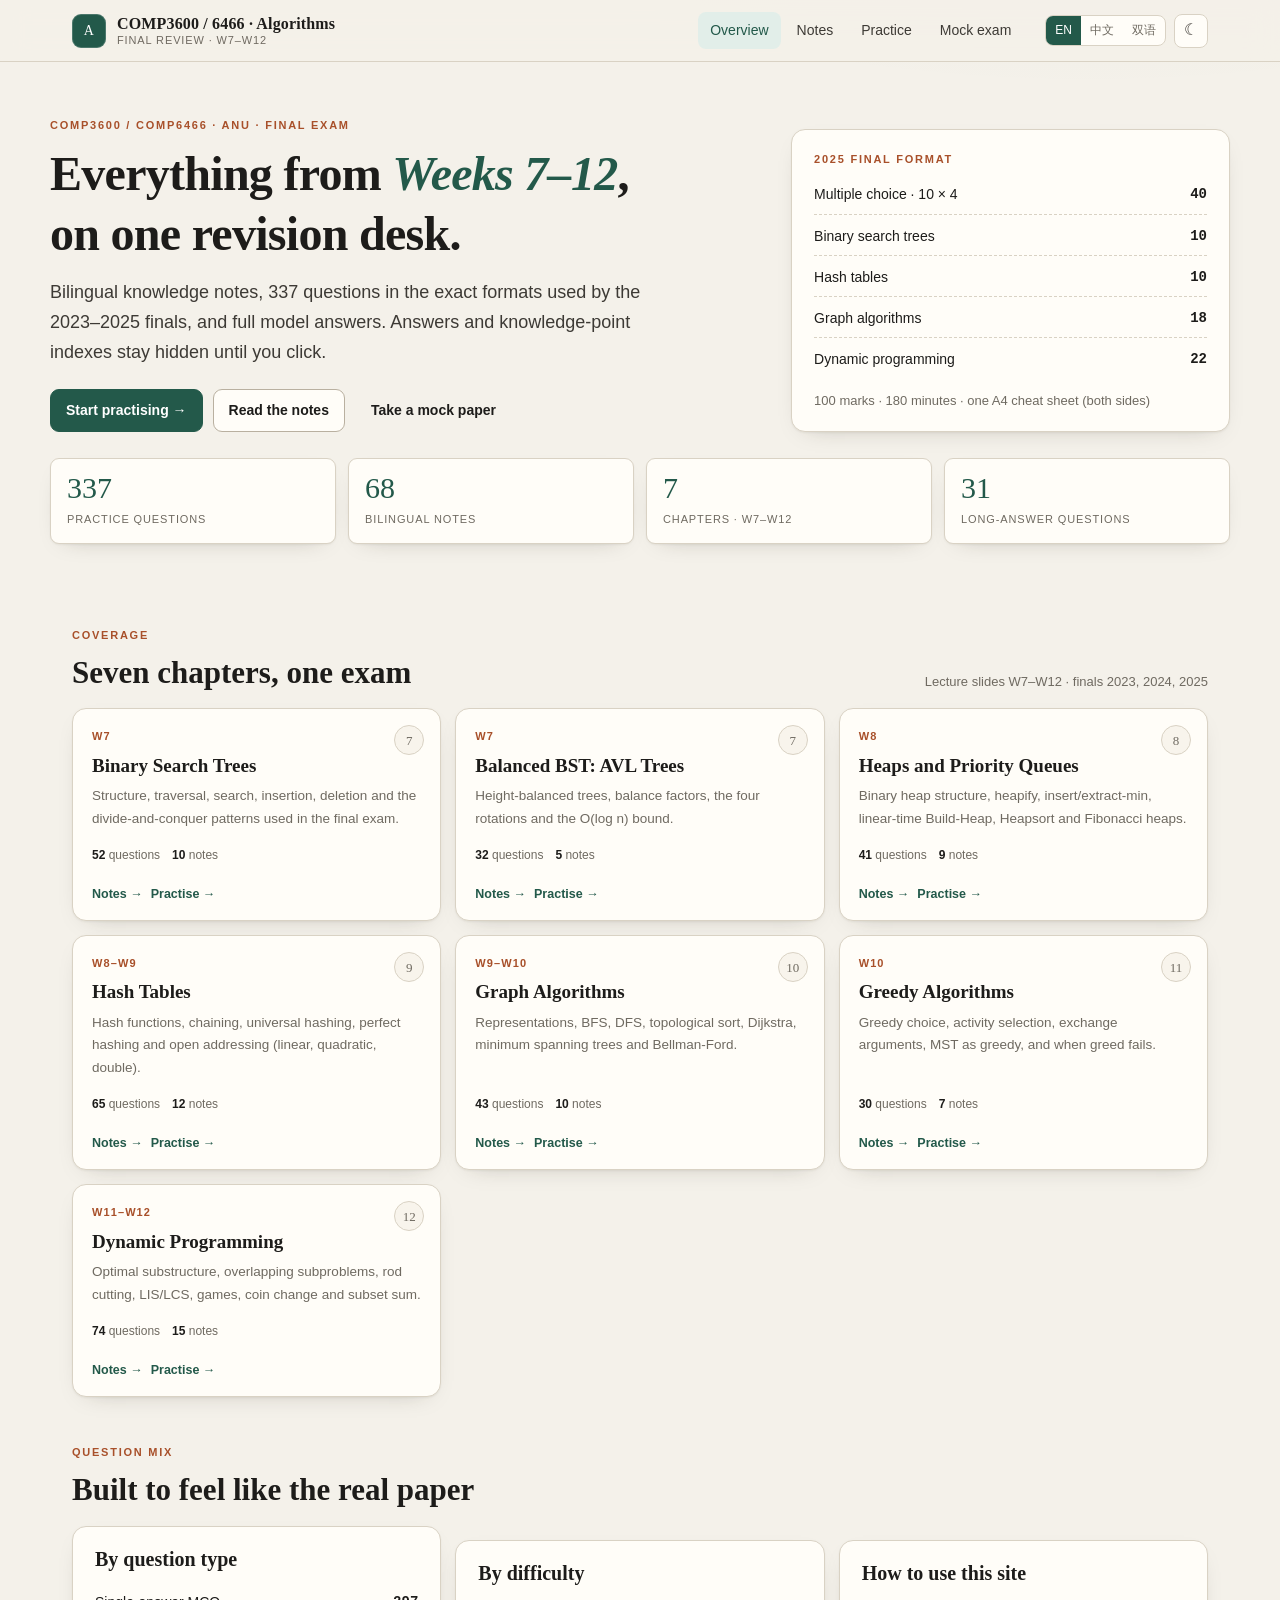
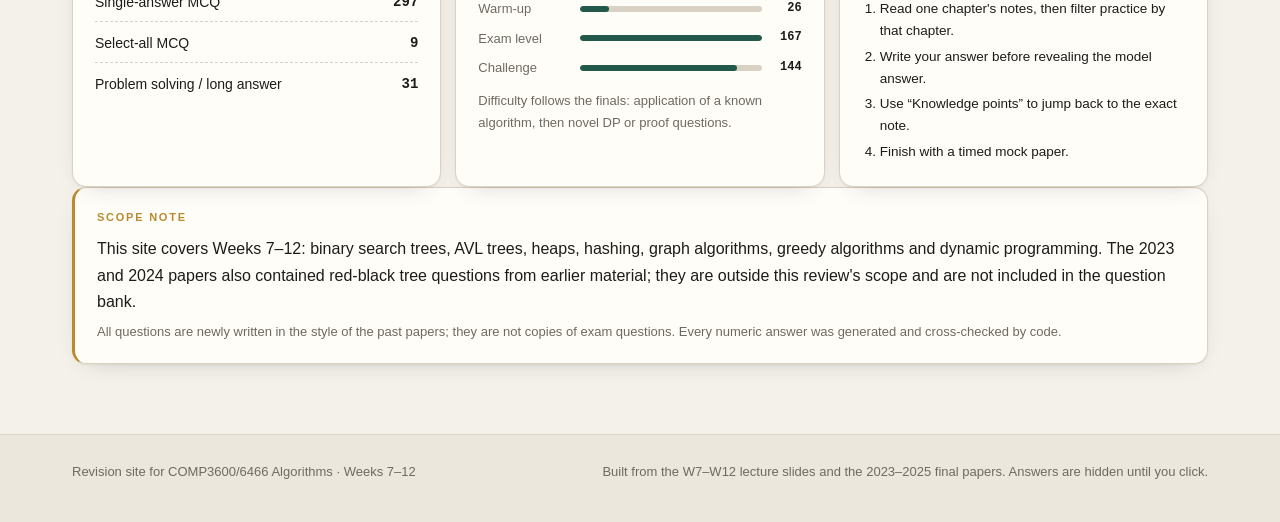
==== index.html @ 60983e40 "COMP3600/6466 final review site: bilingual notes and 337 exam-style questions" ====
<!doctype html>
<html lang="en" data-lang="en" data-theme="light">
<head>
  <meta charset="utf-8">
  <meta name="viewport" content="width=device-width, initial-scale=1">
  <meta name="description" content="COMP3600/6466 Algorithms final exam revision: bilingual notes and 335 exam-style practice questions for Weeks 7–12.">
  <title>COMP3600/6466 Algorithms · Final Review</title>
  <link rel="icon" href="favicon.svg" type="image/svg+xml">
  <link rel="stylesheet" href="assets/css/style.css">
  <script defer src="assets/js/common.js"></script>
  <script defer src="assets/js/index.js"></script>
</head>
<body>
  <div id="site-header"></div>
  <main id="app"></main>
  <footer id="site-footer"></footer>
</body>
</html>
---- assets/css/style.css ----
/* COMP3600/6466 Final Review — visual system */
:root {
  --bg: #f4f1ea;
  --bg-alt: #ece7dd;
  --surface: #fffdf8;
  --surface-2: #f8f4ec;
  --ink: #1d1c1a;
  --ink-2: #3d3a35;
  --muted: #6f6a61;
  --line: #d9d2c4;
  --line-strong: #b9b0a0;
  --accent: #23594a;
  --accent-2: #2e6f5c;
  --accent-soft: #e2eee9;
  --warm: #a8502a;
  --warm-soft: #f6e5da;
  --gold: #b98a2f;
  --gold-soft: #f6eed8;
  --ok: #2f6b45;
  --ok-soft: #e3f0e7;
  --bad: #9c3b31;
  --bad-soft: #f6e2df;
  --shadow: 0 1px 2px rgba(40, 33, 20, .05), 0 8px 24px -16px rgba(40, 33, 20, .35);
  --radius: 14px;
  --radius-sm: 9px;
  --serif: "Iowan Old Style", "Palatino Linotype", Palatino, Georgia, "Songti SC", "Noto Serif SC", serif;
  --sans: -apple-system, BlinkMacSystemFont, "Segoe UI", "PingFang SC", "Hiragino Sans GB", "Noto Sans SC", Roboto, sans-serif;
  --mono: "SFMono-Regular", ui-monospace, Menlo, Consolas, "Liberation Mono", monospace;
  --maxw: 1180px;
}

[data-theme="dark"] {
  --bg: #14171a;
  --bg-alt: #101315;
  --surface: #1b2025;
  --surface-2: #20262c;
  --ink: #e9e4da;
  --ink-2: #cfc8bb;
  --muted: #9a9489;
  --line: #303840;
  --line-strong: #46515c;
  --accent: #82c7ac;
  --accent-2: #9ad8bf;
  --accent-soft: #1f3730;
  --warm: #e59a6e;
  --warm-soft: #38251c;
  --gold: #d9b46a;
  --gold-soft: #332b1b;
  --ok: #8fd0a6;
  --ok-soft: #1d3225;
  --bad: #e59a8f;
  --bad-soft: #3a2320;
  --shadow: 0 1px 2px rgba(0, 0, 0, .3), 0 12px 30px -20px rgba(0, 0, 0, .8);
}

* { box-sizing: border-box; }
html { scroll-behavior: smooth; scroll-padding-top: calc(var(--topbar-h, 64px) + 24px); }
body {
  margin: 0;
  background:
    radial-gradient(1200px 500px at 85% -10%, rgba(35, 89, 74, .07), transparent 60%),
    var(--bg);
  color: var(--ink);
  font-family: var(--sans);
  font-size: 16px;
  line-height: 1.65;
  -webkit-font-smoothing: antialiased;
}
a { color: var(--accent); text-decoration-thickness: 1px; text-underline-offset: 2px; }
a:hover { color: var(--accent-2); }
img, svg { max-width: 100%; }
button, input, select { font: inherit; color: inherit; }
::selection { background: var(--accent-soft); }

/* ---------- chrome ---------- */
.topbar {
  position: sticky; top: 0; z-index: 50;
  backdrop-filter: blur(14px) saturate(1.2);
  background: color-mix(in srgb, var(--bg) 82%, transparent);
  border-bottom: 1px solid var(--line);
}
.topbar-inner {
  max-width: var(--maxw); margin: 0 auto; padding: 12px 22px;
  display: flex; align-items: center; gap: 22px;
}
.brand { display: flex; align-items: center; gap: 11px; text-decoration: none; color: var(--ink); flex: 1 1 auto; min-width: 0; }
.brand-mark {
  width: 34px; height: 34px; border-radius: 9px; flex: none;
  background: var(--accent); color: #fff; display: grid; place-items: center;
  font-family: var(--serif); font-size: 14px; letter-spacing: .02em;
  box-shadow: inset 0 0 0 1px rgba(255,255,255,.18);
}
[data-theme="dark"] .brand-mark { color: #10231c; }
.brand-text { display: flex; flex-direction: column; line-height: 1.2; min-width: 0; }
.brand-title { font-family: var(--serif); font-size: 16px; font-weight: 600; letter-spacing: .01em; white-space: nowrap; overflow: hidden; text-overflow: ellipsis; }
.brand-sub { font-size: 11px; color: var(--muted); letter-spacing: .08em; text-transform: uppercase; white-space: nowrap; }
.nav { display: flex; align-items: center; gap: 4px; }
.nav a {
  padding: 7px 12px; border-radius: 8px; text-decoration: none; color: var(--ink-2);
  font-size: 14px; font-weight: 500; white-space: nowrap;
}
.nav a:hover { background: var(--surface-2); color: var(--ink); }
.nav a.active { color: var(--accent); background: var(--accent-soft); }
.tools { display: flex; align-items: center; gap: 8px; }
.lang-switch {
  display: inline-flex; border: 1px solid var(--line); border-radius: 8px; overflow: hidden;
  background: var(--surface);
}
.lang-switch button {
  border: 0; background: transparent; padding: 5px 9px; font-size: 12px; cursor: pointer; color: var(--muted);
}
.lang-switch button.on { background: var(--accent); color: #fff; }
[data-theme="dark"] .lang-switch button.on { color: #10231c; }
.icon-btn {
  width: 34px; height: 34px; border-radius: 8px; border: 1px solid var(--line);
  background: var(--surface); cursor: pointer; display: grid; place-items: center; color: var(--ink-2);
}
.icon-btn:hover { border-color: var(--line-strong); }

/* ---------- layout ---------- */
.wrap { max-width: var(--maxw); margin: 0 auto; padding: 0 22px; }
main { min-height: 60vh; padding-bottom: 70px; }
.site-footer {
  border-top: 1px solid var(--line); padding: 26px 0 40px; color: var(--muted); font-size: 13px;
  background: var(--bg-alt);
}
.site-footer .wrap { display: flex; flex-wrap: wrap; gap: 10px 26px; justify-content: space-between; }

/* ---------- typography ---------- */
h1, h2, h3, h4 { font-family: var(--serif); font-weight: 600; line-height: 1.25; color: var(--ink); }
h1 { font-size: clamp(30px, 4vw, 48px); margin: 0 0 14px; letter-spacing: -.015em; }
h2 { font-size: clamp(23px, 2.6vw, 31px); margin: 0 0 10px; }
h3 { font-size: 20px; margin: 0 0 8px; }
h4 { font-size: 17px; margin: 18px 0 6px; }
p { margin: 0 0 12px; }
.lead { font-size: 18px; color: var(--ink-2); max-width: 64ch; }
.eyebrow { font-size: 11px; letter-spacing: .16em; text-transform: uppercase; color: var(--warm); font-weight: 700; margin-bottom: 10px; }
.muted { color: var(--muted); }
.small { font-size: 13px; }
.mono { font-family: var(--mono); font-size: .9em; }
hr.rule { border: 0; border-top: 1px solid var(--line); margin: 30px 0; }

code {
  font-family: var(--mono); font-size: .88em; background: var(--surface-2);
  border: 1px solid var(--line); border-radius: 5px; padding: 1px 5px;
}
pre {
  background: var(--surface-2); border: 1px solid var(--line); border-radius: 10px;
  padding: 14px 16px; overflow-x: auto; line-height: 1.5; margin: 0 0 14px;
}
pre code { background: none; border: 0; padding: 0; font-size: 13px; }
blockquote {
  margin: 0 0 14px; padding: 10px 16px; border-left: 3px solid var(--gold);
  background: var(--gold-soft); border-radius: 0 8px 8px 0; color: var(--ink-2);
}
blockquote p:last-child { margin-bottom: 0; }
ul, ol { margin: 0 0 14px; padding-left: 22px; }
li { margin: 3px 0; }
table {
  width: 100%; border-collapse: collapse; margin: 0 0 16px; font-size: 14px;
  background: var(--surface); border: 1px solid var(--line); border-radius: 8px; overflow: hidden;
}
th, td { text-align: left; padding: 8px 11px; border-bottom: 1px solid var(--line); vertical-align: top; }
th { background: var(--surface-2); font-weight: 600; font-size: 12px; letter-spacing: .04em; text-transform: uppercase; color: var(--muted); }
tr:last-child td { border-bottom: 0; }
.formula {
  font-family: var(--mono); font-size: 14px; background: var(--surface-2);
  border: 1px solid var(--line); border-left: 3px solid var(--accent);
  border-radius: 8px; padding: 12px 14px; margin: 0 0 14px; overflow-x: auto; white-space: pre-wrap;
}

/* ---------- hero ---------- */
.hero { padding: 54px 0 26px; position: relative; }
.hero-grid { display: grid; grid-template-columns: minmax(0, 1.35fr) minmax(0, .85fr); gap: 44px; align-items: end; }
.hero h1 .accent { color: var(--accent); font-style: italic; white-space: nowrap; }
.hero-actions { display: flex; flex-wrap: wrap; gap: 10px; margin-top: 22px; }
.hero-card {
  background: var(--surface); border: 1px solid var(--line); border-radius: var(--radius);
  padding: 20px 22px; box-shadow: var(--shadow);
}
.hero-card h3 { font-size: 16px; margin-bottom: 6px; }
.exam-spec { list-style: none; padding: 0; margin: 0; }
.exam-spec li { display: flex; justify-content: space-between; gap: 14px; padding: 7px 0; border-bottom: 1px dashed var(--line); font-size: 14px; }
.exam-spec li:last-child { border-bottom: 0; }
.exam-spec b { font-family: var(--mono); font-weight: 600; }
.stats { display: grid; grid-template-columns: repeat(4, 1fr); gap: 12px; margin: 26px 0 10px; }
.stat {
  background: var(--surface); border: 1px solid var(--line); border-radius: var(--radius-sm);
  padding: 14px 16px; box-shadow: var(--shadow);
}
.stat .num { font-family: var(--serif); font-size: 30px; line-height: 1; color: var(--accent); }
.stat .lbl { font-size: 11px; letter-spacing: .08em; text-transform: uppercase; color: var(--muted); margin-top: 7px; }

/* ---------- buttons ---------- */
.btn {
  display: inline-flex; align-items: center; justify-content: center; gap: 7px;
  border-radius: 9px; border: 1px solid var(--line-strong); background: var(--surface);
  color: var(--ink); padding: 9px 15px; font-size: 14px; font-weight: 550; cursor: pointer;
  text-decoration: none; transition: transform .08s ease, background .15s ease, border-color .15s ease;
}
.btn:hover { background: var(--surface-2); border-color: var(--ink-2); color: var(--ink); }
.btn:active { transform: translateY(1px); }
.btn.primary { background: var(--accent); border-color: var(--accent); color: #fff; }
[data-theme="dark"] .btn.primary { color: #10231c; }
.btn.primary:hover { background: var(--accent-2); border-color: var(--accent-2); }
.btn.ghost { border-color: transparent; background: transparent; }
.btn.ghost:hover { background: var(--surface-2); }
.btn.sm { padding: 6px 10px; font-size: 13px; border-radius: 7px; }
.btn[aria-expanded="true"] { background: var(--accent-soft); border-color: var(--accent); color: var(--accent); }
.btn:disabled { opacity: .45; cursor: not-allowed; }
.btn-row { display: flex; flex-wrap: wrap; gap: 8px; align-items: center; }

/* ---------- chapter cards ---------- */
.section-head { display: flex; align-items: end; justify-content: space-between; gap: 16px; margin: 46px 0 16px; }
.section-head h2 { margin: 0; }
.chapter-grid { display: grid; grid-template-columns: repeat(3, minmax(0, 1fr)); gap: 14px; }
.chapter-card {
  position: relative; background: var(--surface); border: 1px solid var(--line);
  border-radius: var(--radius); padding: 18px 19px 16px; box-shadow: var(--shadow);
  display: flex; flex-direction: column; gap: 8px; transition: transform .12s ease, border-color .12s ease;
}
.chapter-card:hover { transform: translateY(-2px); border-color: var(--line-strong); }
.chapter-card .week { font-size: 11px; letter-spacing: .1em; text-transform: uppercase; color: var(--warm); font-weight: 700; }
.chapter-card h3 { margin: 0; font-size: 19px; }
.chapter-card p { margin: 0; font-size: 13.5px; color: var(--muted); }
.chapter-card .meta { display: flex; gap: 12px; font-size: 12px; color: var(--muted); margin-top: auto; padding-top: 8px; }
.chapter-card .meta b { color: var(--ink); font-weight: 600; }
.chapter-links { display: flex; gap: 8px; margin-top: 10px; }
.chapter-links a { font-size: 12.5px; font-weight: 600; text-decoration: none; }
.chapter-badge {
  position: absolute; right: 16px; top: 16px; width: 30px; height: 30px; border-radius: 50%;
  border: 1px solid var(--line); display: grid; place-items: center; font-family: var(--serif);
  font-size: 13px; color: var(--muted); background: var(--surface-2);
}

/* ---------- generic panels ---------- */
.panel { background: var(--surface); border: 1px solid var(--line); border-radius: var(--radius); padding: 20px 22px; box-shadow: var(--shadow); }
.panel + .panel { margin-top: 14px; }
.callout { border-left: 3px solid var(--accent); background: var(--accent-soft); padding: 11px 15px; border-radius: 0 9px 9px 0; font-size: 14px; margin: 14px 0 0; }
.callout.warm { border-color: var(--warm); background: var(--warm-soft); }
.callout.gold { border-color: var(--gold); background: var(--gold-soft); }
.callout .label { display: block; font-size: 10.5px; letter-spacing: .12em; text-transform: uppercase; font-weight: 700; color: var(--accent); margin-bottom: 3px; }
.callout.warm .label { color: var(--warm); }
.callout.gold .label { color: var(--gold); }
.callout p:last-child { margin-bottom: 0; }

/* ---------- notes ---------- */
.notes-layout { display: grid; grid-template-columns: 250px minmax(0, 1fr); gap: 34px; align-items: start; padding-top: 30px; }
.sidebar { position: sticky; top: calc(var(--topbar-h, 64px) + 18px); max-height: calc(100vh - 100px); overflow: auto; padding-right: 6px; }
.sidebar h4 { font-family: var(--sans); font-size: 11px; letter-spacing: .13em; text-transform: uppercase; color: var(--muted); margin: 0 0 8px; }
.side-list { list-style: none; padding: 0; margin: 0 0 20px; }
.side-list a {
  display: flex; align-items: center; justify-content: space-between; gap: 8px;
  text-decoration: none; color: var(--ink-2); font-size: 13.5px; padding: 7px 9px; border-radius: 7px;
}
.side-list a:hover { background: var(--surface-2); color: var(--ink); }
.side-list a.active { background: var(--accent-soft); color: var(--accent); font-weight: 600; }
.side-list .count { font-size: 11px; color: var(--muted); }
.side-search { width: 100%; margin-bottom: 16px; }

.notes-main { min-width: 0; }
.notes-hero { padding: 8px 0 20px; border-bottom: 1px solid var(--line); margin-bottom: 10px; }
.chapter-block { padding-top: 34px; }
.chapter-block > .ch-head { margin-bottom: 16px; }
.ch-head .num { font-family: var(--mono); font-size: 12px; color: var(--warm); letter-spacing: .08em; }
.ch-head h2 { margin: 3px 0 6px; }
.kp {
  background: var(--surface); border: 1px solid var(--line); border-radius: var(--radius);
  padding: 22px 24px; margin-bottom: 16px; box-shadow: var(--shadow); scroll-margin-top: 90px;
}
.kp-head { display: flex; align-items: baseline; gap: 12px; margin-bottom: 10px; }
.kp-num { font-family: var(--mono); font-size: 12px; color: var(--muted); flex: none; }
.kp h3 { margin: 0; font-size: 21px; }
.kp .body { font-size: 15px; color: var(--ink-2); }
.kp .body p:last-child { margin-bottom: 0; }
.kp-foot { display: flex; flex-wrap: wrap; align-items: center; gap: 10px; margin-top: 14px; padding-top: 12px; border-top: 1px dashed var(--line); font-size: 12.5px; }
.kp-foot .spacer { flex: 1; }
.bi .lang + .lang { margin-top: 14px; padding-top: 14px; border-top: 1px dashed var(--line); }
.lang-tag { display: inline-block; font-size: 10px; letter-spacing: .1em; text-transform: uppercase; color: var(--muted); margin-bottom: 4px; }
[data-lang="en"] .lang-zh, [data-lang="zh"] .lang-en { display: none; }
[data-lang="both"] .lang-zh { color: var(--ink-2); }

/* ---------- practice ---------- */
.page-head { padding: 34px 0 6px; }
.toolbar {
  position: sticky; top: var(--topbar-h, 64px); z-index: 30; background: color-mix(in srgb, var(--bg) 94%, transparent);
  backdrop-filter: blur(10px); border-bottom: 1px solid var(--line); padding: 10px 0 12px; margin-bottom: 20px;
}
.toolbar-row { display: flex; flex-wrap: wrap; gap: 8px; align-items: center; }
.field { display: flex; flex-direction: column; gap: 3px; }
.field label { font-size: 10px; letter-spacing: .09em; text-transform: uppercase; color: var(--muted); font-weight: 600; }
.select, .input {
  background: var(--surface); border: 1px solid var(--line); border-radius: 8px;
  padding: 7px 10px; font-size: 13px; min-height: 36px; outline: none;
}
.select:focus, .input:focus { border-color: var(--accent); box-shadow: 0 0 0 3px var(--accent-soft); }
.input.search { min-width: 210px; }
.toolbar .spacer { flex: 1; }
.result-line { display: flex; flex-wrap: wrap; gap: 10px; align-items: center; justify-content: space-between; margin: 6px 0 14px; font-size: 13px; color: var(--muted); }
.progress-pill { display: inline-flex; align-items: center; gap: 6px; }
.progress-track { width: 120px; height: 6px; background: var(--line); border-radius: 4px; overflow: hidden; }
.progress-track > span { display: block; height: 100%; background: var(--accent); border-radius: 4px; }

.qcard {
  background: var(--surface); border: 1px solid var(--line); border-radius: var(--radius);
  padding: 20px 22px; margin-bottom: 14px; box-shadow: var(--shadow); scroll-margin-top: 110px;
}
.qcard.status-got { border-left: 3px solid var(--ok); }
.qcard.status-review { border-left: 3px solid var(--warm); }
.qhead { display: flex; flex-wrap: wrap; gap: 7px; align-items: center; margin-bottom: 11px; }
.qid { font-family: var(--mono); font-size: 11px; color: var(--muted); }
.badge {
  display: inline-flex; align-items: center; gap: 4px; font-size: 10.5px; font-weight: 650;
  letter-spacing: .03em; padding: 2.5px 7px; border-radius: 999px;
  border: 1px solid var(--line); background: var(--surface-2); color: var(--ink-2); text-transform: uppercase;
}
.badge.ch { background: var(--accent-soft); color: var(--accent); border-color: transparent; }
.badge.type { background: var(--gold-soft); color: var(--gold); border-color: transparent; }
.badge.diff1 { background: var(--ok-soft); color: var(--ok); border-color: transparent; }
.badge.diff2 { background: var(--gold-soft); color: var(--gold); border-color: transparent; }
.badge.diff3 { background: var(--warm-soft); color: var(--warm); border-color: transparent; }
.badge.marks { margin-left: auto; background: transparent; color: var(--muted); border-color: transparent; letter-spacing: .02em; }
.qstem { font-size: 16px; color: var(--ink); }
.qstem .lang + .lang { margin-top: 10px; padding-top: 10px; border-top: 1px dashed var(--line); }
.qstem table { font-size: 13px; }
.options { display: grid; gap: 7px; margin: 16px 0 4px; }
.option {
  display: flex; align-items: flex-start; gap: 10px; width: 100%; text-align: left;
  border: 1px solid var(--line); background: var(--surface); border-radius: 9px; padding: 9px 12px;
  cursor: pointer; transition: background .12s, border-color .12s;
}
.option:hover { border-color: var(--line-strong); background: var(--surface-2); }
.option .key {
  flex: none; width: 22px; height: 22px; border-radius: 50%; border: 1px solid var(--line-strong);
  display: grid; place-items: center; font-family: var(--mono); font-size: 11px; color: var(--ink-2); margin-top: 1px;
}
.option.sel { border-color: var(--accent); background: var(--accent-soft); }
.option.sel .key { background: var(--accent); border-color: var(--accent); color: #fff; }
[data-theme="dark"] .option.sel .key { color: #10231c; }
.option.correct { border-color: var(--ok); background: var(--ok-soft); }
.option.correct .key { background: var(--ok); border-color: var(--ok); color: #fff; }
.option.wrong { border-color: var(--bad); background: var(--bad-soft); }
.option.wrong .key { background: var(--bad); border-color: var(--bad); color: #fff; }
.option .otext { flex: 1; font-size: 14.5px; }
.option .otext .zh { display: block; color: var(--muted); font-size: 13px; }
.option[disabled] { cursor: default; }

.qactions { display: flex; flex-wrap: wrap; gap: 8px; align-items: center; margin-top: 14px; }
.qactions .spacer { flex: 1; }
.answer-panel, .kp-panel {
  margin-top: 14px; border: 1px solid var(--line); border-radius: 10px;
  background: var(--surface-2); padding: 15px 17px; animation: fade .18s ease;
}
.answer-panel { border-left: 3px solid var(--ok); }
.kp-panel { border-left: 3px solid var(--gold); }
@keyframes fade { from { opacity: 0; transform: translateY(-3px); } to { opacity: 1; transform: none; } }
.ans-line { font-size: 14px; margin: 0 0 10px; }
.ans-line b { font-family: var(--mono); color: var(--ok); }
.answer-panel .body { font-size: 14.5px; }
.answer-panel .body p:last-child { margin-bottom: 0; }
.kp-list { list-style: none; margin: 0; padding: 0; display: grid; gap: 8px; }
.kp-list li { background: var(--surface); border: 1px solid var(--line); border-radius: 8px; padding: 10px 12px; }
.kp-list .kpt { font-weight: 650; font-size: 14px; display: flex; flex-wrap: wrap; gap: 8px; align-items: baseline; }
.kp-list .kpt .tag { font-size: 10px; letter-spacing: .08em; text-transform: uppercase; color: var(--warm); }
.kp-list .kpx { font-size: 12.5px; color: var(--muted); margin-top: 4px; }
.kp-list .kplink { font-size: 12px; font-weight: 600; text-decoration: none; margin-top: 5px; display: inline-block; }
.selfmark { display: inline-flex; gap: 4px; border: 1px solid var(--line); border-radius: 8px; padding: 2px; background: var(--surface); }
.selfmark button { border: 0; background: transparent; padding: 5px 9px; border-radius: 6px; font-size: 12px; cursor: pointer; color: var(--muted); }
.selfmark button.on-got { background: var(--ok-soft); color: var(--ok); font-weight: 650; }
.selfmark button.on-review { background: var(--warm-soft); color: var(--warm); font-weight: 650; }

.figure-wrap { margin: 14px 0 4px; border: 1px solid var(--line); border-radius: 10px; background: var(--surface); overflow: hidden; }
.figure-wrap .scrollx { overflow-x: auto; padding: 14px; }
.figure-wrap svg { display: block; margin: 0 auto; }
.figcap { font-size: 12px; color: var(--muted); padding: 0 14px 10px; text-align: center; }
.scrollx { overflow-x: auto; }
.answer-figs { display: grid; gap: 10px; margin-top: 12px; }
.answer-figs .figure-wrap { margin: 0; }
.steps { margin: 12px 0 0; padding-left: 20px; font-size: 14px; }
.steps li { margin: 4px 0; }
.steps .zh { display: block; color: var(--muted); }

/* hash table figure */
.hashtable { display: grid; gap: 3px; min-width: max-content; justify-content: center; }
.ht-row { display: grid; gap: 3px; }
.ht-cell {
  min-width: 40px; min-height: 38px; border: 1px solid var(--line); border-radius: 5px;
  background: var(--surface-2); display: flex; flex-direction: column; align-items: center; justify-content: center;
  font-family: var(--mono); font-size: 12px; padding: 2px;
}
.ht-cell.idx { min-height: 20px; background: transparent; border-color: transparent; color: var(--muted); font-size: 10px; }
.ht-cell.filled { background: var(--accent-soft); border-color: color-mix(in srgb, var(--accent) 35%, var(--line)); color: var(--accent); font-weight: 600; }
.ht-cell.chain { align-items: stretch; justify-content: flex-start; gap: 1px; }
.ht-cell .ck { font-size: 11px; text-align: center; }
.ht-cell .ck + .ck { border-top: 1px dotted var(--line); }
.ht-cap { font-size: 12px; color: var(--muted); padding: 4px 0 0; }

/* arrays */
.arrayfig { display: flex; gap: 3px; min-width: max-content; }
.arrayfig .acell { width: 40px; height: 38px; border: 1px solid var(--line); border-radius: 5px; background: var(--surface-2); display: grid; place-items: center; font-family: var(--mono); font-size: 12px; }

/* pager */
.pager { display: flex; flex-wrap: wrap; gap: 6px; justify-content: center; align-items: center; margin: 24px 0; }
.pager button, .pager span {
  min-width: 34px; height: 34px; border-radius: 8px; border: 1px solid var(--line);
  background: var(--surface); display: grid; place-items: center; font-size: 13px; cursor: pointer;
}
.pager span { border-color: transparent; background: transparent; color: var(--muted); cursor: default; }
.pager button.on { background: var(--accent); border-color: var(--accent); color: #fff; }
[data-theme="dark"] .pager button.on { color: #10231c; }
.pager button:disabled { opacity: .4; cursor: default; }
.empty { text-align: center; padding: 50px 20px; border: 1px dashed var(--line); border-radius: var(--radius); color: var(--muted); }

/* ---------- exam ---------- */
.exam-head { padding: 30px 0 16px; }
.paper-tabs { display: flex; flex-wrap: wrap; gap: 8px; margin: 18px 0 20px; }
.paper-tabs button {
  border: 1px solid var(--line); background: var(--surface); border-radius: 9px; padding: 9px 14px;
  font-size: 13.5px; cursor: pointer; text-align: left;
}
.paper-tabs button.on { border-color: var(--accent); background: var(--accent-soft); color: var(--accent); font-weight: 650; }
.paper-tabs button small { display: block; color: var(--muted); font-size: 11px; font-weight: 400; }
.exam-bar {
  position: sticky; top: var(--topbar-h, 64px); z-index: 35; background: var(--surface); border: 1px solid var(--line);
  border-radius: 12px; padding: 10px 14px; margin-bottom: 20px; display: flex; flex-wrap: wrap; gap: 14px; align-items: center;
  box-shadow: var(--shadow);
}
.exam-bar .timer { font-family: var(--mono); font-size: 18px; font-weight: 600; color: var(--accent); min-width: 82px; }
.exam-bar .spacer { flex: 1; }
.exam-section { margin: 30px 0 0; }
.exam-section > h2 { font-size: 22px; margin-bottom: 2px; }
.exam-section .sec-meta { font-size: 12px; color: var(--muted); margin-bottom: 12px; }
.exam-section .qcard { margin-bottom: 12px; }
.exam-note { font-size: 12.5px; color: var(--muted); border-top: 1px dashed var(--line); padding-top: 8px; margin-top: 10px; }
.scorebox { display: grid; grid-template-columns: repeat(auto-fit, minmax(150px, 1fr)); gap: 10px; margin: 16px 0; }
.scorebox .stat { box-shadow: none; }

/* toast */
.toast {
  position: fixed; left: 50%; bottom: 26px; transform: translateX(-50%) translateY(12px);
  background: var(--ink); color: var(--bg); padding: 9px 16px; border-radius: 9px; font-size: 13px;
  opacity: 0; pointer-events: none; transition: opacity .2s, transform .2s; z-index: 100;
}
.toast.show { opacity: 1; transform: translateX(-50%) translateY(0); }

/* ---------- responsive ---------- */
@media (max-width: 1000px) {
  .hero-grid { grid-template-columns: 1fr; gap: 26px; }
  .chapter-grid { grid-template-columns: repeat(2, minmax(0, 1fr)); }
  .notes-layout { grid-template-columns: 210px minmax(0, 1fr); gap: 22px; }
}
@media (max-width: 780px) {
  .toolbar { position: static; }
  .topbar-inner { gap: 10px; padding: 10px 14px; flex-wrap: wrap; }
  .brand-sub { display: none; }
  .nav { order: 3; width: 100%; flex-wrap: wrap; row-gap: 2px; }
  .nav a { padding: 6px 9px; font-size: 13px; }
  .tools { margin-left: auto; }
  .wrap { padding: 0 14px; }
  .stats { grid-template-columns: repeat(2, 1fr); }
  .chapter-grid { grid-template-columns: 1fr; }
  .notes-layout { grid-template-columns: 1fr; }
  .sidebar { position: static; max-height: none; display: flex; gap: 8px; overflow-x: auto; padding-bottom: 6px; }
  .sidebar h4, .side-list { display: none; }
  .sidebar .side-search { min-width: 200px; margin: 0; }
  .kp, .qcard { padding: 16px 15px; }
  .toolbar-row { gap: 6px; }
  .field { flex: 1 1 46%; }
  .input.search { min-width: 0; width: 100%; }
  .qhead .marks { margin-left: 0; }
}
@media (max-width: 480px) {
  h1 { font-size: 30px; }
  .stats { grid-template-columns: 1fr 1fr; }
  .field { flex: 1 1 100%; }
  .option .otext { font-size: 14px; }
  .kp-head { flex-direction: column; gap: 2px; }
}
@media print {
  .topbar, .toolbar, .qactions, .pager, .site-footer, .exam-bar, .paper-tabs { display: none !important; }
  body { background: #fff; }
  .qcard, .kp { box-shadow: none; break-inside: avoid; }
  .answer-panel, .kp-panel { display: block !important; }
}
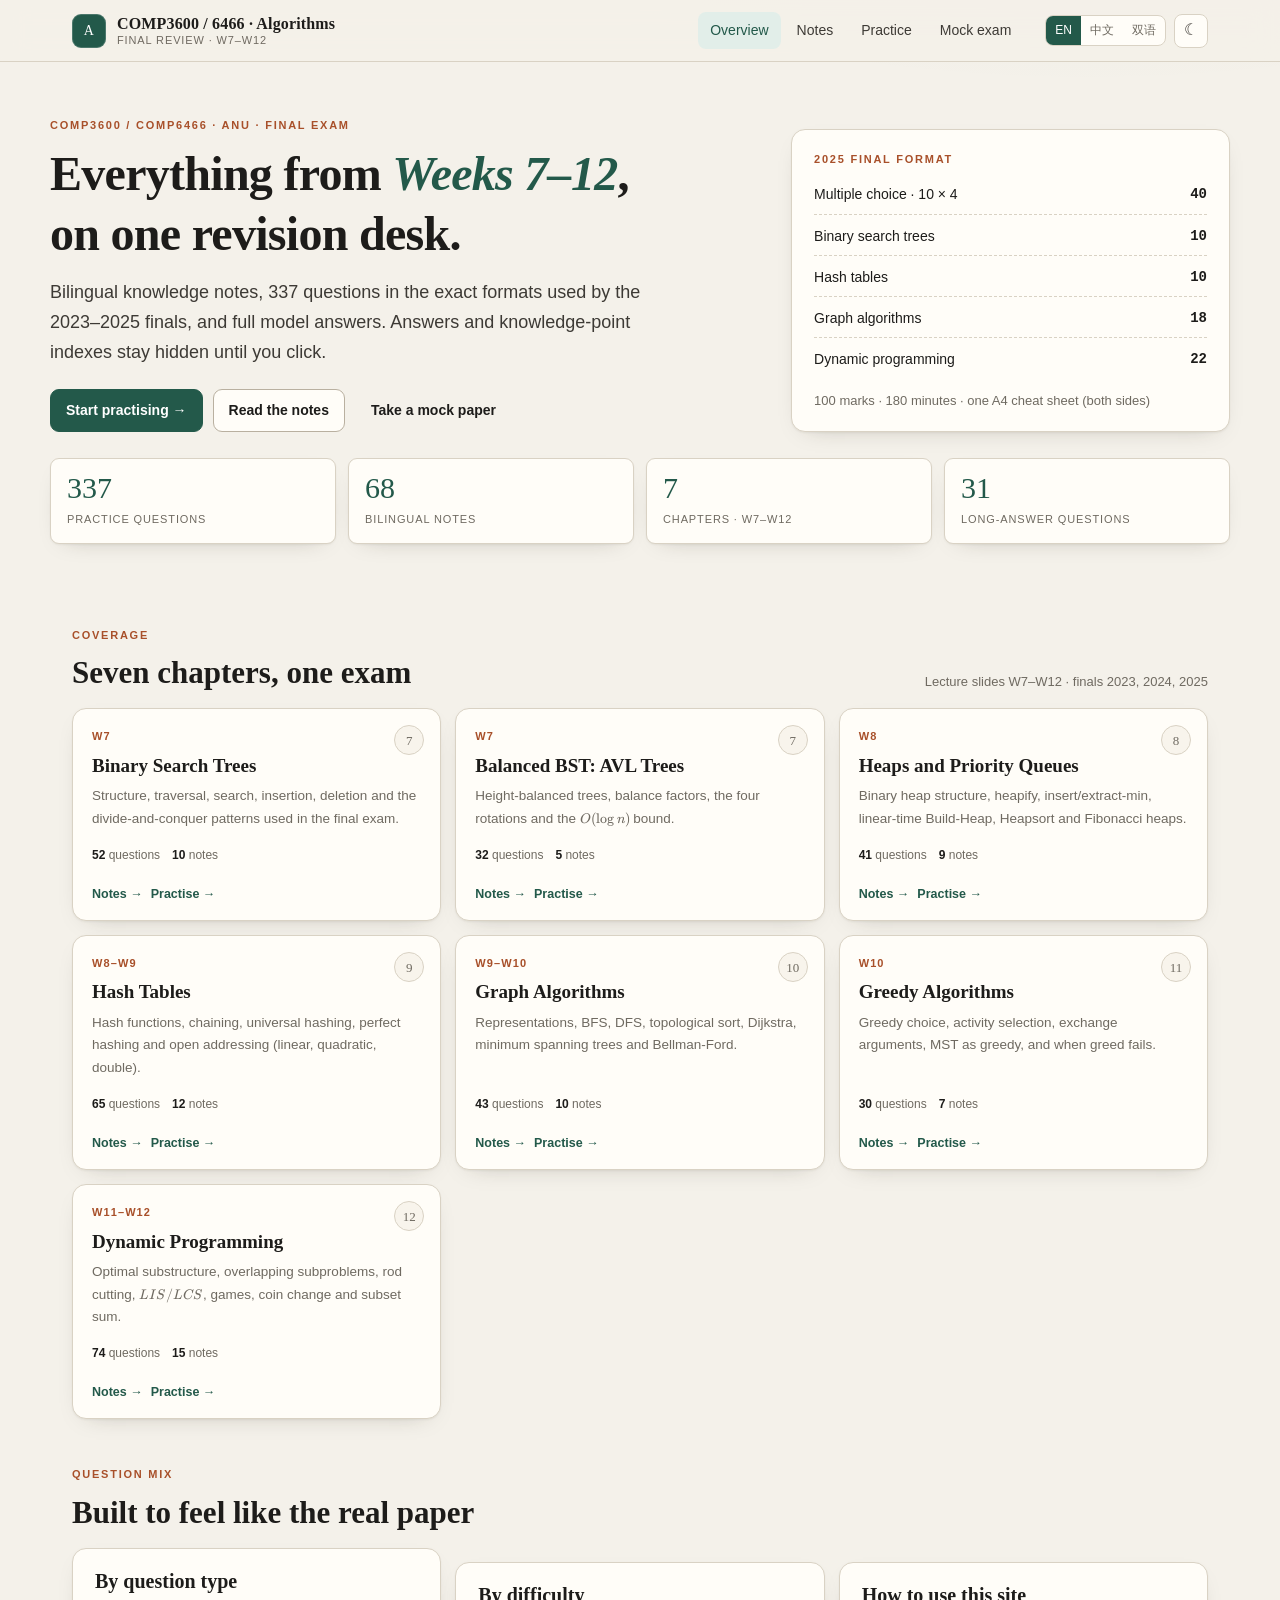
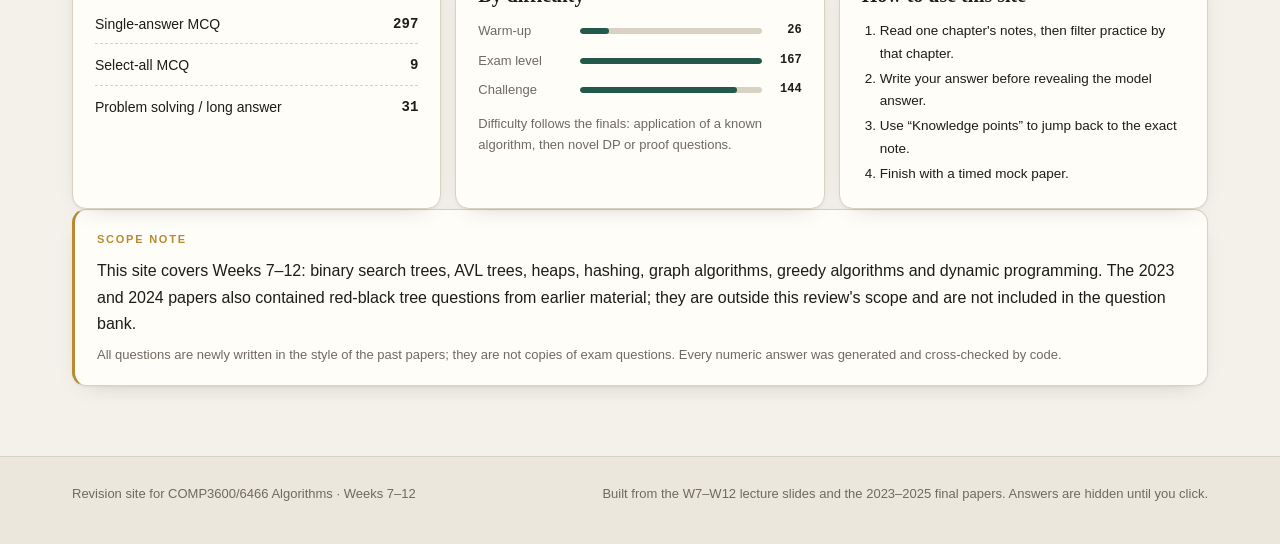
==== commit 65fda838: "Render all formulas as LaTeX with locally bundled KaTeX" ====
--- a/index.html
+++ b/index.html
@@ -6,9 +6,11 @@
   <meta name="description" content="COMP3600/6466 Algorithms final exam revision: bilingual notes and 335 exam-style practice questions for Weeks 7–12.">
   <title>COMP3600/6466 Algorithms · Final Review</title>
   <link rel="icon" href="favicon.svg" type="image/svg+xml">
-  <link rel="stylesheet" href="assets/css/style.css">
-  <script defer src="assets/js/common.js"></script>
-  <script defer src="assets/js/index.js"></script>
+  <link rel="stylesheet" href="assets/vendor/katex/katex.min.css?v=2">
+  <link rel="stylesheet" href="assets/css/style.css?v=2">
+  <script defer src="assets/vendor/katex/katex.min.js?v=2"></script>
+  <script defer src="assets/js/common.js?v=2"></script>
+  <script defer src="assets/js/index.js?v=2"></script>
 </head>
 <body>
   <div id="site-header"></div>
--- a/assets/css/style.css
+++ b/assets/css/style.css
@@ -163,6 +163,9 @@
 th, td { text-align: left; padding: 8px 11px; border-bottom: 1px solid var(--line); vertical-align: top; }
 th { background: var(--surface-2); font-weight: 600; font-size: 12px; letter-spacing: .04em; text-transform: uppercase; color: var(--muted); }
 tr:last-child td { border-bottom: 0; }
+.math-display { margin: 12px 0 16px; overflow-x: auto; overflow-y: hidden; }
+.math-display .katex-display { margin: 0; }
+.katex { font-size: 1.03em; }
 .formula {
   font-family: var(--mono); font-size: 14px; background: var(--surface-2);
   border: 1px solid var(--line); border-left: 3px solid var(--accent);
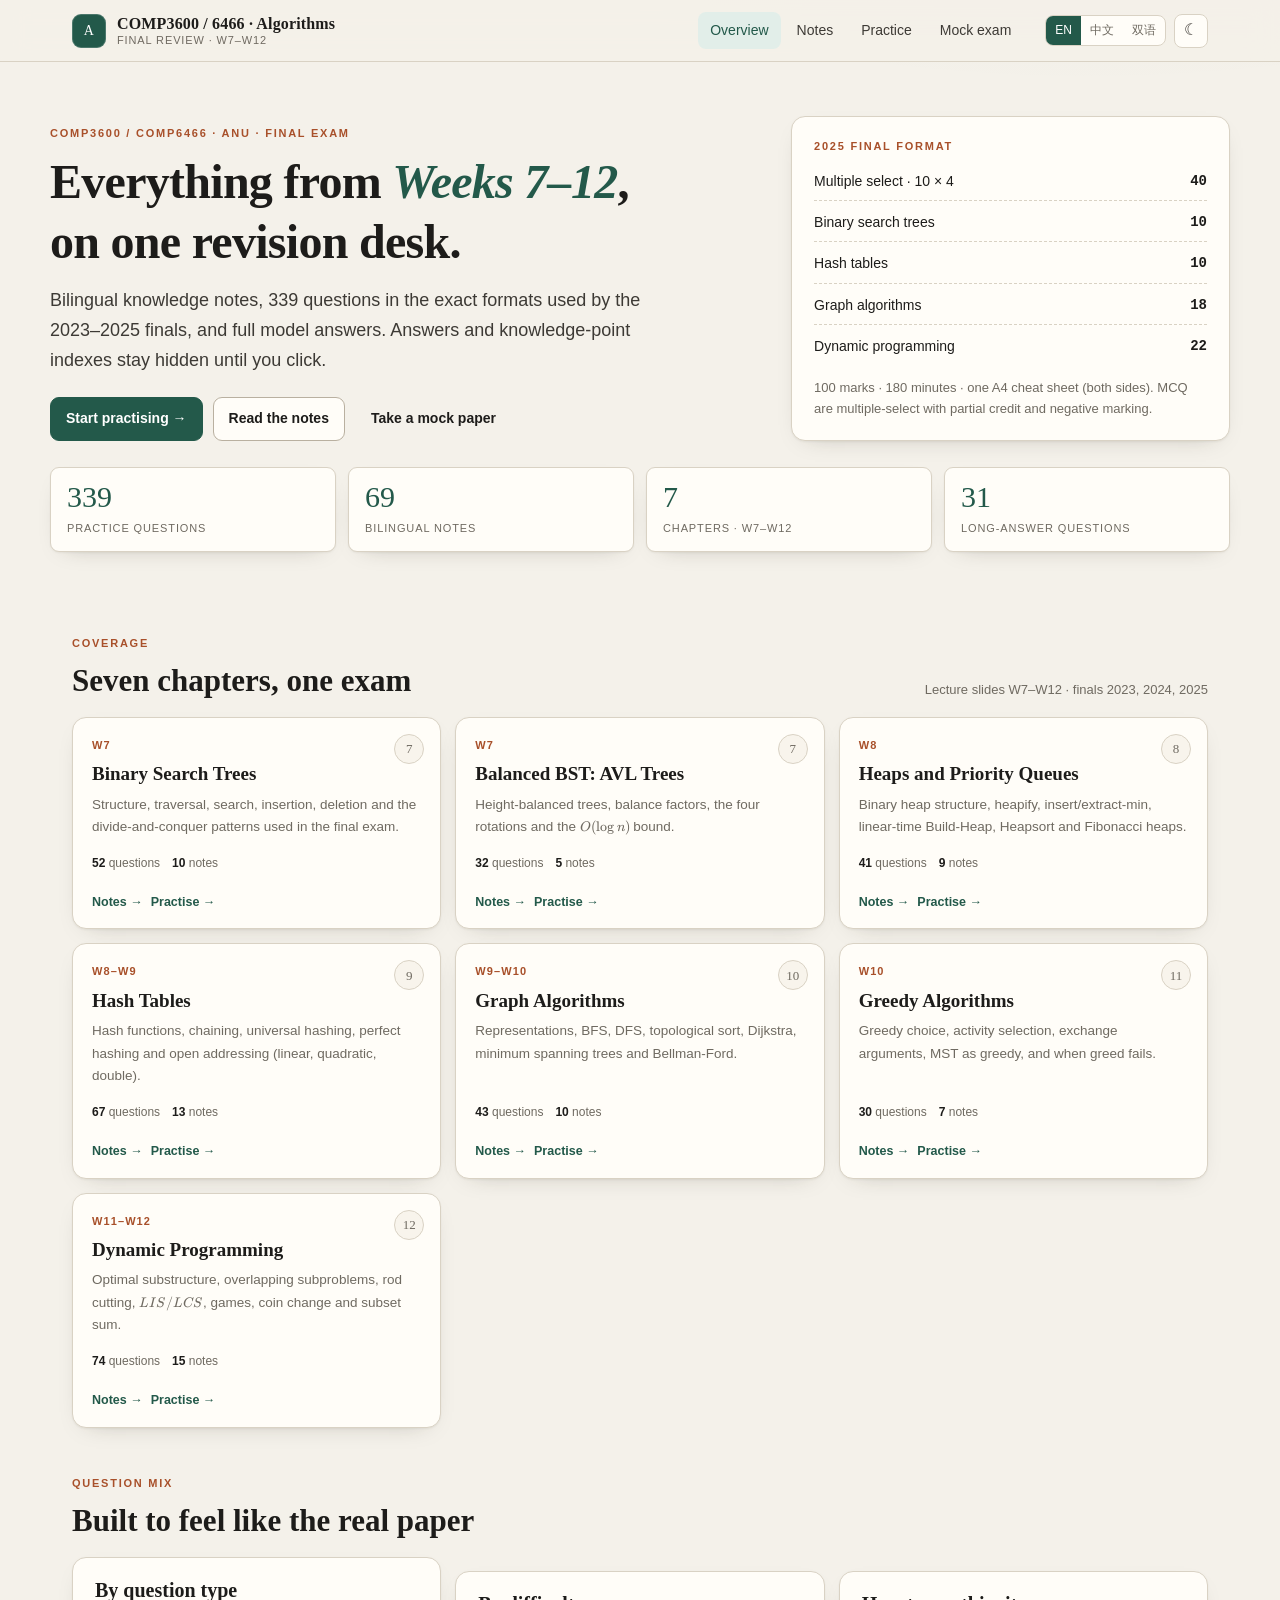
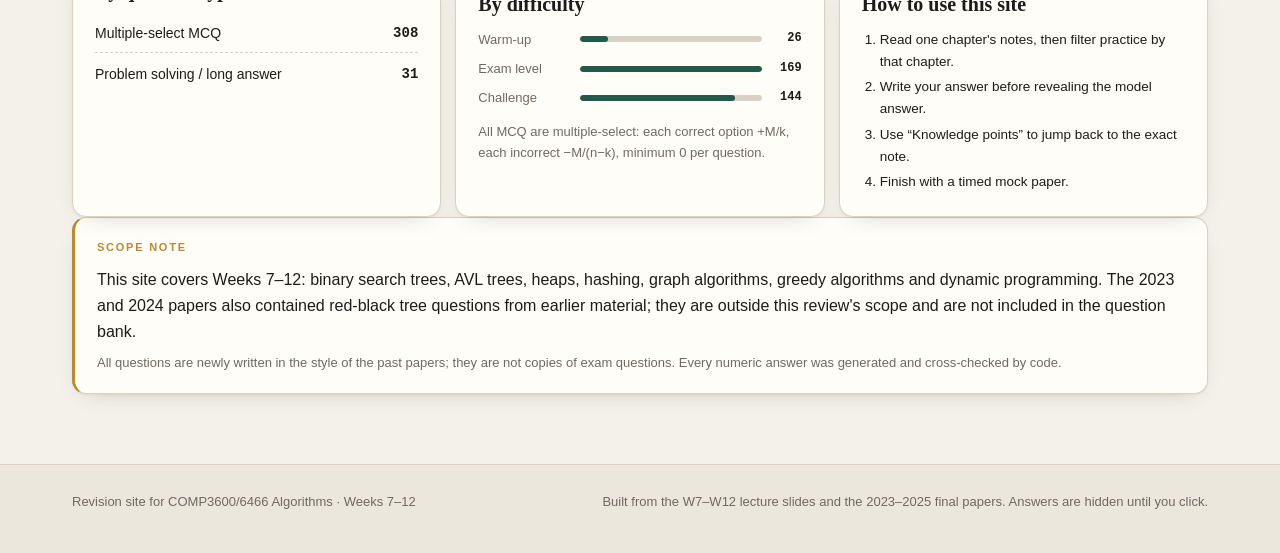
==== commit de44c7bb: "All MCQ multiple-select with partial-credit scoring" ====
--- a/index.html
+++ b/index.html
@@ -3,14 +3,14 @@
 <head>
   <meta charset="utf-8">
   <meta name="viewport" content="width=device-width, initial-scale=1">
-  <meta name="description" content="COMP3600/6466 Algorithms final exam revision: bilingual notes and 335 exam-style practice questions for Weeks 7–12.">
+  <meta name="description" content="COMP3600/6466 Algorithms final exam revision: bilingual notes and 339 exam-style practice questions for Weeks 7–12.">
   <title>COMP3600/6466 Algorithms · Final Review</title>
   <link rel="icon" href="favicon.svg" type="image/svg+xml">
-  <link rel="stylesheet" href="assets/vendor/katex/katex.min.css?v=2">
-  <link rel="stylesheet" href="assets/css/style.css?v=2">
-  <script defer src="assets/vendor/katex/katex.min.js?v=2"></script>
-  <script defer src="assets/js/common.js?v=2"></script>
-  <script defer src="assets/js/index.js?v=2"></script>
+  <link rel="stylesheet" href="assets/vendor/katex/katex.min.css?v=3">
+  <link rel="stylesheet" href="assets/css/style.css?v=3">
+  <script defer src="assets/vendor/katex/katex.min.js?v=3"></script>
+  <script defer src="assets/js/common.js?v=3"></script>
+  <script defer src="assets/js/index.js?v=3"></script>
 </head>
 <body>
   <div id="site-header"></div>
--- a/assets/css/style.css
+++ b/assets/css/style.css
@@ -323,6 +323,19 @@
 .badge.diff2 { background: var(--gold-soft); color: var(--gold); border-color: transparent; }
 .badge.diff3 { background: var(--warm-soft); color: var(--warm); border-color: transparent; }
 .badge.marks { margin-left: auto; background: transparent; color: var(--muted); border-color: transparent; letter-spacing: .02em; }
+.scoring {
+  display: flex; flex-wrap: wrap; gap: 8px; align-items: center;
+  margin: 12px 0 0; padding: 8px 10px; border: 1px dashed var(--line);
+  border-radius: 8px; background: var(--surface-2); font-size: 12.5px; color: var(--muted);
+}
+.scoring .badge { flex: none; }
+.qcard[data-type="multi"] .option .key { border-radius: 5px; }
+.score-line {
+  background: var(--gold-soft); border-left: 3px solid var(--gold);
+  border-radius: 0 8px 8px 0; padding: 8px 12px; margin: 0 0 12px; font-size: 14px;
+}
+.score-line strong { color: var(--gold); }
+.score-line .muted { display: block; font-size: 12px; margin-top: 3px; }
 .qstem { font-size: 16px; color: var(--ink); }
 .qstem .lang + .lang { margin-top: 10px; padding-top: 10px; border-top: 1px dashed var(--line); }
 .qstem table { font-size: 13px; }
